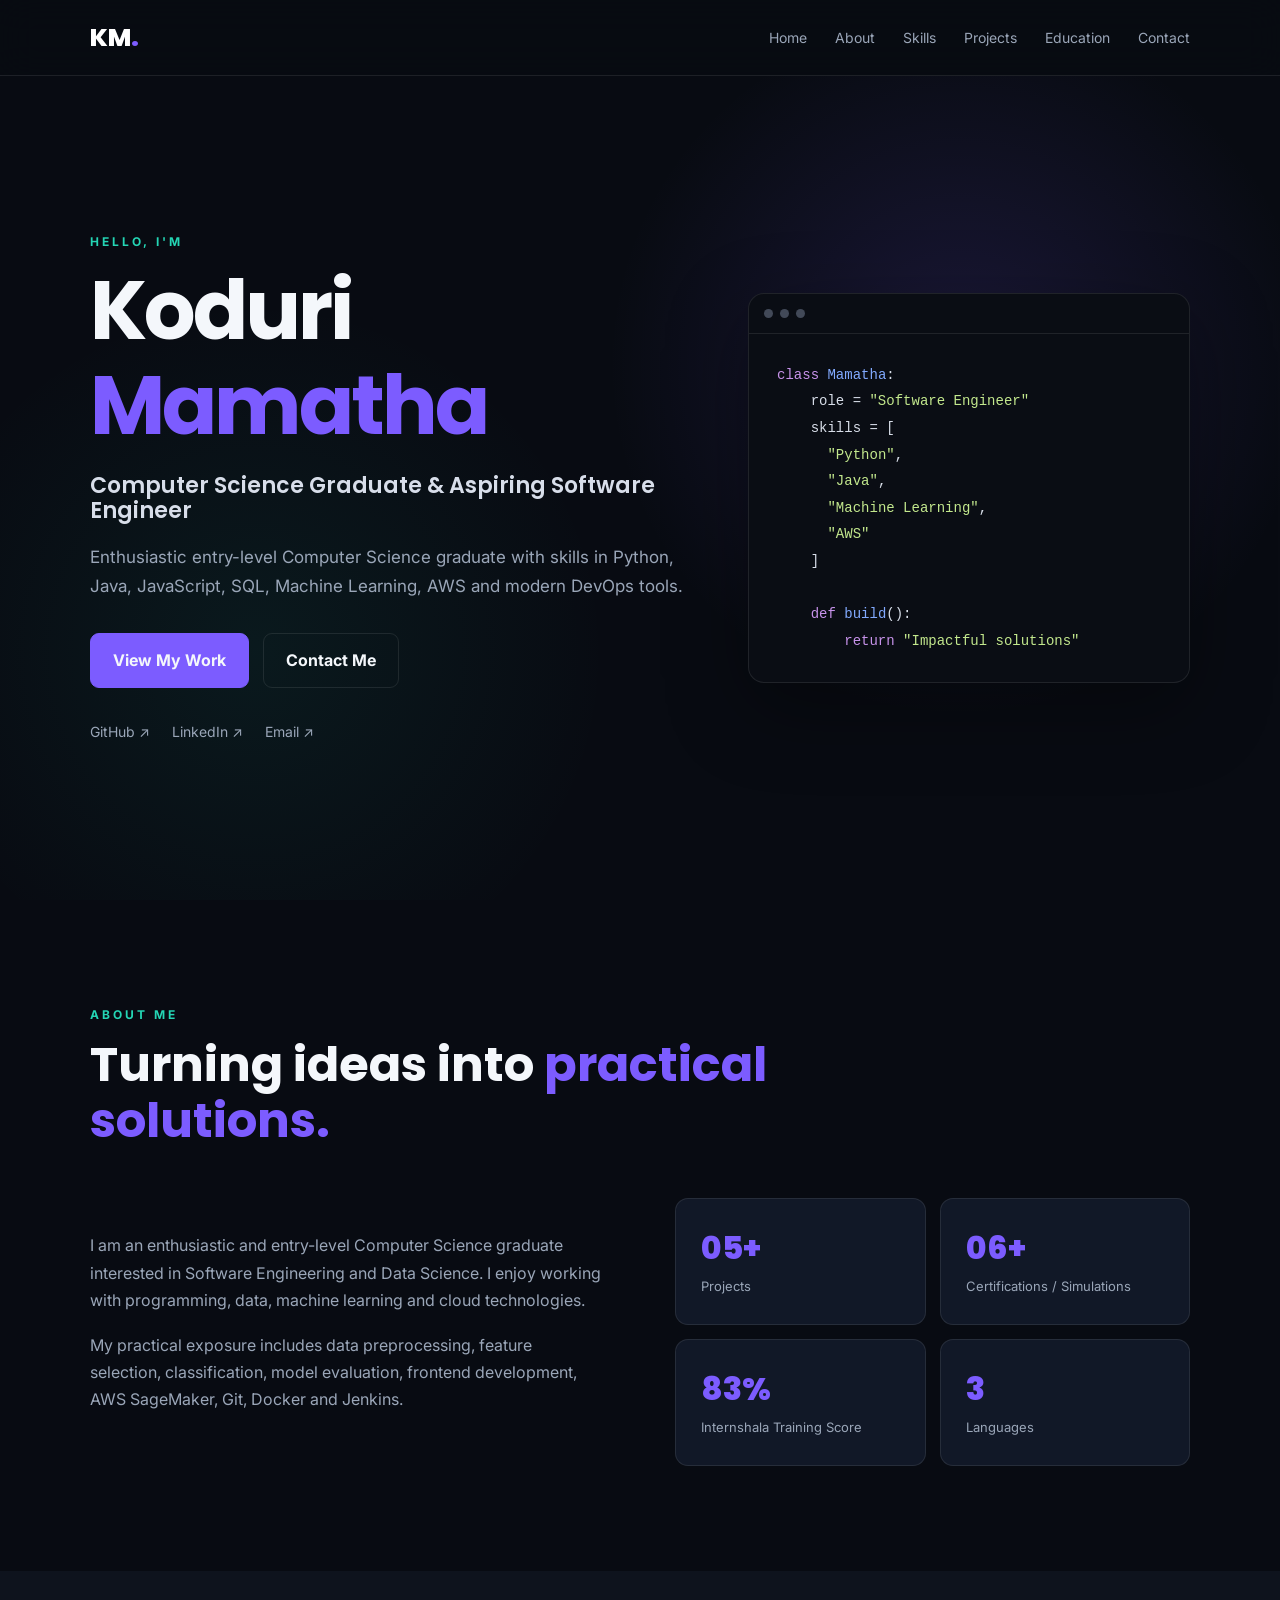
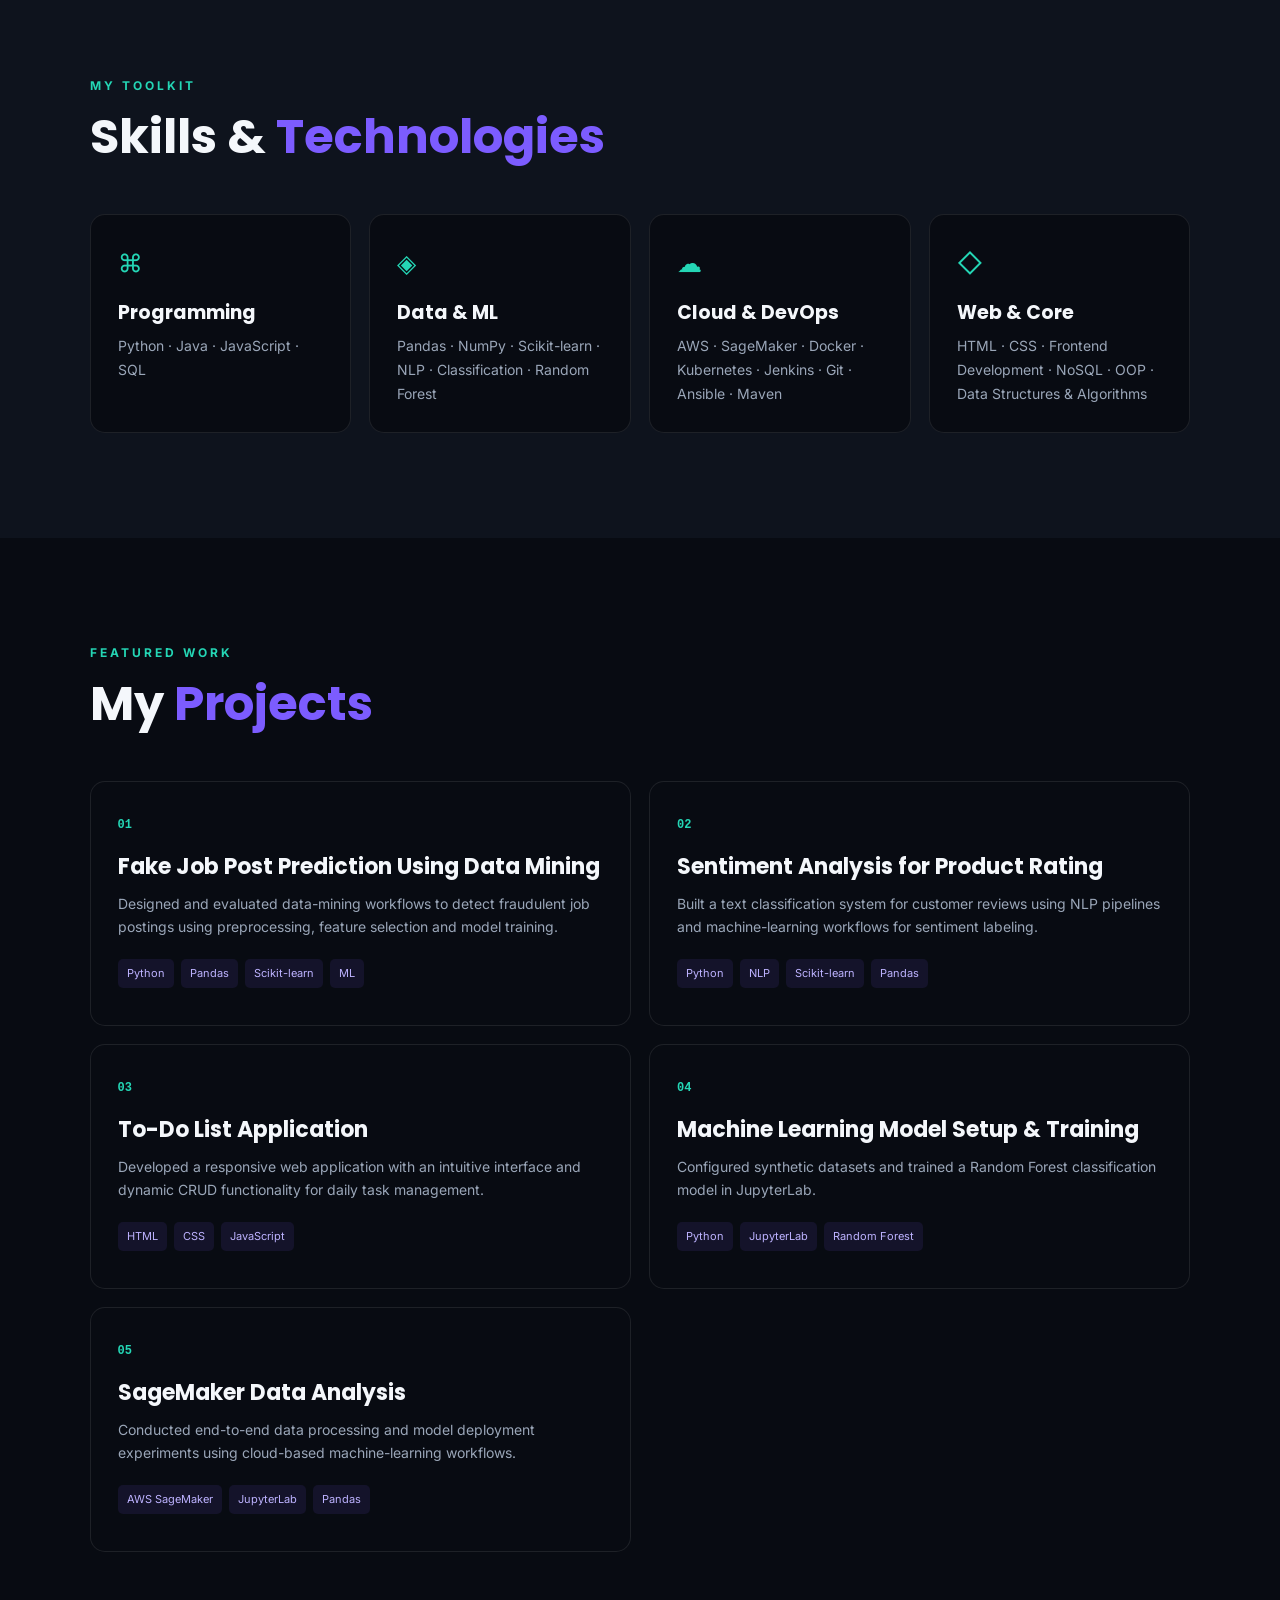
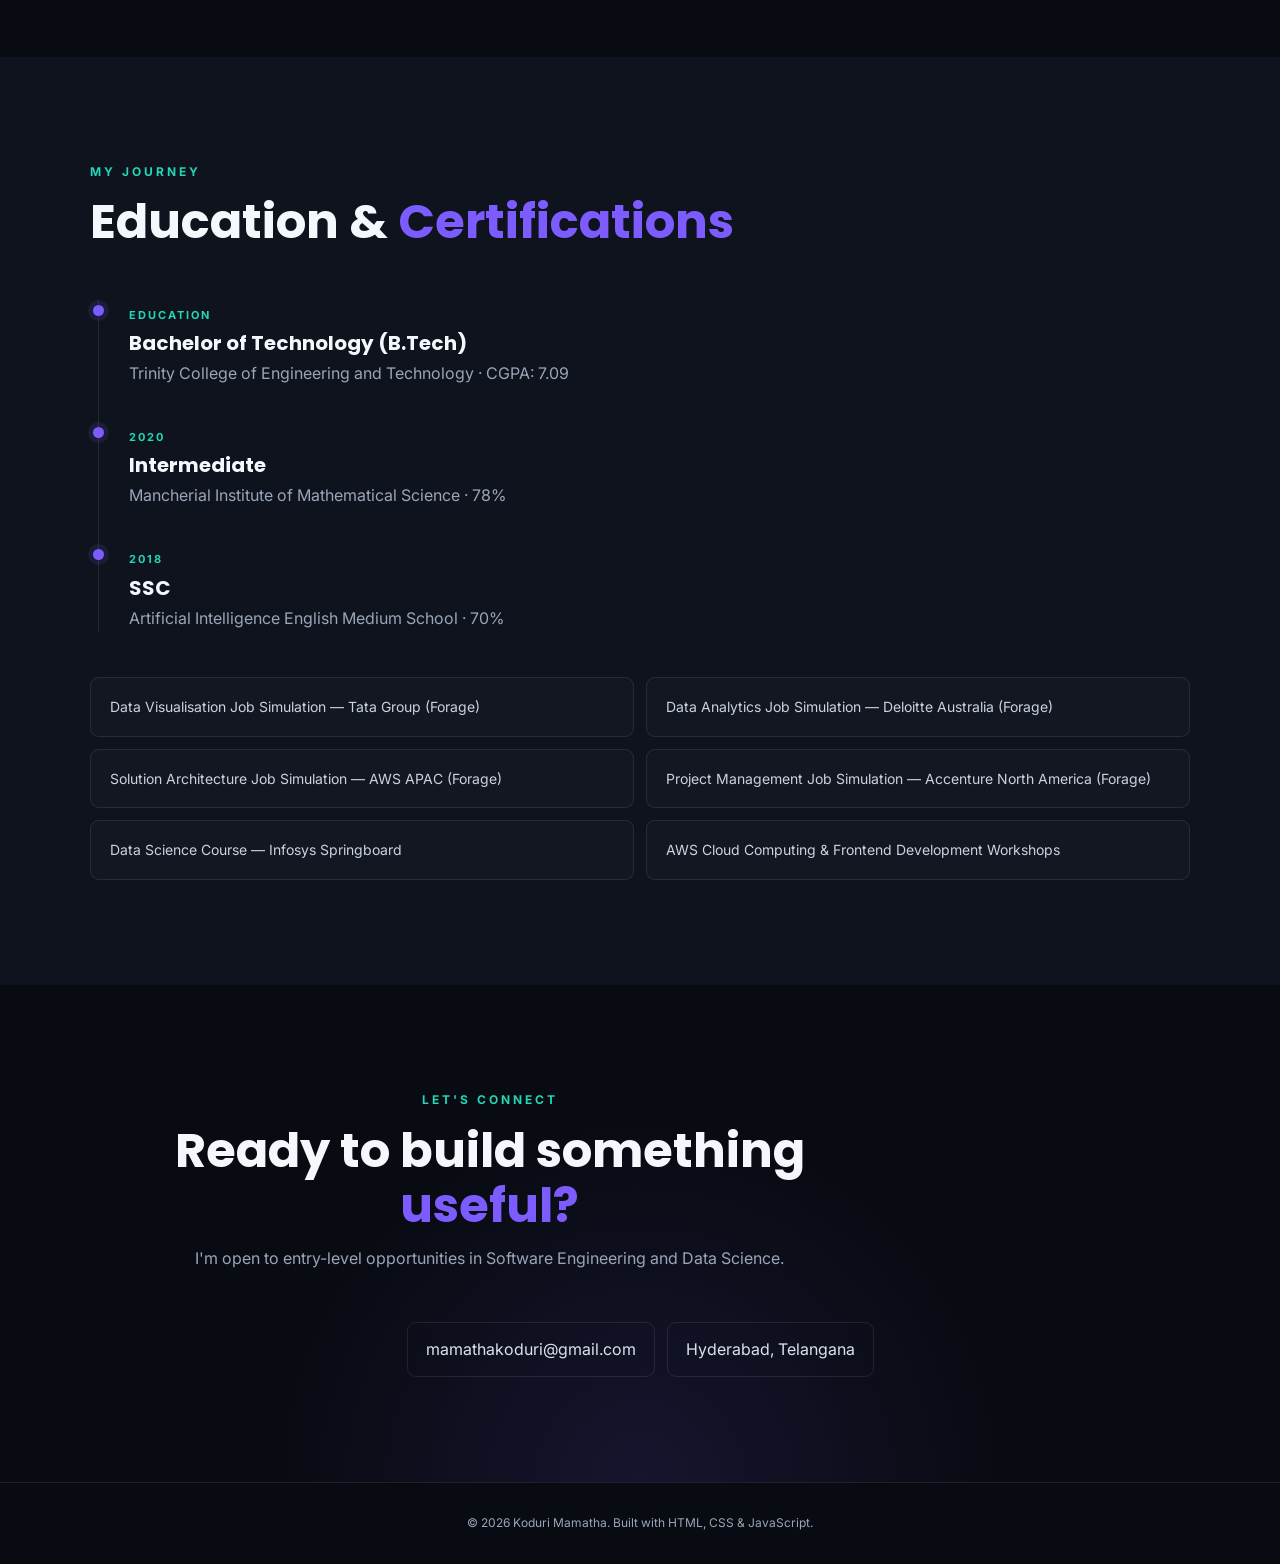
==== index.html1.html @ 4bac96a9 "Add files via upload" ====
<!DOCTYPE html>
<html lang="en">
<head>
  <meta charset="UTF-8">
  <meta name="viewport" content="width=device-width, initial-scale=1.0">
  <meta name="description" content="Portfolio of Koduri Mamatha - Computer Science Graduate">
  <title>Koduri Mamatha | Portfolio</title>
  <link rel="preconnect" href="https://fonts.googleapis.com">
  <link rel="preconnect" href="https://fonts.gstatic.com" crossorigin>
  <link href="https://fonts.googleapis.com/css2?family=Inter:wght@400;500;600;700;800&family=Poppins:wght@500;600;700;800&display=swap" rel="stylesheet">
  <link rel="stylesheet" href="style.css">
</head>
<body>
  <header class="header">
    <a href="#home" class="logo">KM<span>.</span></a>
    <button class="menu-btn" aria-label="Open menu">☰</button>
    <nav class="nav">
      <a href="#home">Home</a>
      <a href="#about">About</a>
      <a href="#skills">Skills</a>
      <a href="#projects">Projects</a>
      <a href="#education">Education</a>
      <a href="#contact">Contact</a>
    </nav>
  </header>

  <main>
    <section id="home" class="hero">
      <div class="hero-content">
        <p class="eyebrow">HELLO, I'M</p>
        <h1>Koduri <span>Mamatha</span></h1>
        <h2>Computer Science Graduate &amp; Aspiring Software Engineer</h2>
        <p class="hero-text">
          Enthusiastic entry-level Computer Science graduate with skills in Python, Java,
          JavaScript, SQL, Machine Learning, AWS and modern DevOps tools.
        </p>
        <div class="buttons">
          <a class="btn primary" href="#projects">View My Work</a>
          <a class="btn secondary" href="#contact">Contact Me</a>
        </div>
        <div class="socials">
          <a href="https://github.com/mamathakoduri" target="_blank" rel="noopener">GitHub ↗</a>
          <a href="https://linkedin.com/in/koduri-mamatha-b3685325b" target="_blank" rel="noopener">LinkedIn ↗</a>
          <a href="mailto:mamathakoduri@gmail.com">Email ↗</a>
        </div>
      </div>
      <div class="hero-card">
        <div class="code-window">
          <div class="dots"><i></i><i></i><i></i></div>
          <pre><span class="purple">class</span> <span class="blue">Mamatha</span>:
    role = <span class="green">"Software Engineer"</span>
    skills = [
      <span class="green">"Python"</span>,
      <span class="green">"Java"</span>,
      <span class="green">"Machine Learning"</span>,
      <span class="green">"AWS"</span>
    ]

    <span class="purple">def</span> <span class="blue">build</span>():
        <span class="purple">return</span> <span class="green">"Impactful solutions"</span></pre>
        </div>
      </div>
    </section>

    <section id="about" class="section">
      <div class="section-heading">
        <p class="eyebrow">ABOUT ME</p>
        <h2>Turning ideas into <span>practical solutions.</span></h2>
      </div>
      <div class="about-grid">
        <div>
          <p>
            I am an enthusiastic and entry-level Computer Science graduate interested in
            Software Engineering and Data Science. I enjoy working with programming,
            data, machine learning and cloud technologies.
          </p>
          <p>
            My practical exposure includes data preprocessing, feature selection,
            classification, model evaluation, frontend development, AWS SageMaker,
            Git, Docker and Jenkins.
          </p>
        </div>
        <div class="facts">
          <div><strong>05+</strong><span>Projects</span></div>
          <div><strong>06+</strong><span>Certifications / Simulations</span></div>
          <div><strong>83%</strong><span>Internshala Training Score</span></div>
          <div><strong>3</strong><span>Languages</span></div>
        </div>
      </div>
    </section>

    <section id="skills" class="section alt">
      <div class="section-heading">
        <p class="eyebrow">MY TOOLKIT</p>
        <h2>Skills &amp; <span>Technologies</span></h2>
      </div>
      <div class="skills-grid">
        <article class="skill-card"><div class="icon">⌘</div><h3>Programming</h3><p>Python · Java · JavaScript · SQL</p></article>
        <article class="skill-card"><div class="icon">◈</div><h3>Data &amp; ML</h3><p>Pandas · NumPy · Scikit-learn · NLP · Classification · Random Forest</p></article>
        <article class="skill-card"><div class="icon">☁</div><h3>Cloud &amp; DevOps</h3><p>AWS · SageMaker · Docker · Kubernetes · Jenkins · Git · Ansible · Maven</p></article>
        <article class="skill-card"><div class="icon">◇</div><h3>Web &amp; Core</h3><p>HTML · CSS · Frontend Development · NoSQL · OOP · Data Structures &amp; Algorithms</p></article>
      </div>
    </section>

    <section id="projects" class="section">
      <div class="section-heading">
        <p class="eyebrow">FEATURED WORK</p>
        <h2>My <span>Projects</span></h2>
      </div>
      <div class="projects-grid">
        <article class="project-card">
          <span class="project-number">01</span>
          <h3>Fake Job Post Prediction Using Data Mining</h3>
          <p>Designed and evaluated data-mining workflows to detect fraudulent job postings using preprocessing, feature selection and model training.</p>
          <div class="tags"><span>Python</span><span>Pandas</span><span>Scikit-learn</span><span>ML</span></div>
        </article>
        <article class="project-card">
          <span class="project-number">02</span>
          <h3>Sentiment Analysis for Product Rating</h3>
          <p>Built a text classification system for customer reviews using NLP pipelines and machine-learning workflows for sentiment labeling.</p>
          <div class="tags"><span>Python</span><span>NLP</span><span>Scikit-learn</span><span>Pandas</span></div>
        </article>
        <article class="project-card">
          <span class="project-number">03</span>
          <h3>To-Do List Application</h3>
          <p>Developed a responsive web application with an intuitive interface and dynamic CRUD functionality for daily task management.</p>
          <div class="tags"><span>HTML</span><span>CSS</span><span>JavaScript</span></div>
        </article>
        <article class="project-card">
          <span class="project-number">04</span>
          <h3>Machine Learning Model Setup &amp; Training</h3>
          <p>Configured synthetic datasets and trained a Random Forest classification model in JupyterLab.</p>
          <div class="tags"><span>Python</span><span>JupyterLab</span><span>Random Forest</span></div>
        </article>
        <article class="project-card">
          <span class="project-number">05</span>
          <h3>SageMaker Data Analysis</h3>
          <p>Conducted end-to-end data processing and model deployment experiments using cloud-based machine-learning workflows.</p>
          <div class="tags"><span>AWS SageMaker</span><span>JupyterLab</span><span>Pandas</span></div>
        </article>
      </div>
    </section>

    <section id="education" class="section alt">
      <div class="section-heading">
        <p class="eyebrow">MY JOURNEY</p>
        <h2>Education &amp; <span>Certifications</span></h2>
      </div>
      <div class="timeline">
        <div class="timeline-item">
          <span class="dot"></span>
          <div><small>EDUCATION</small><h3>Bachelor of Technology (B.Tech)</h3><p>Trinity College of Engineering and Technology · CGPA: 7.09</p></div>
        </div>
        <div class="timeline-item">
          <span class="dot"></span>
          <div><small>2020</small><h3>Intermediate</h3><p>Mancherial Institute of Mathematical Science · 78%</p></div>
        </div>
        <div class="timeline-item">
          <span class="dot"></span>
          <div><small>2018</small><h3>SSC</h3><p>Artificial Intelligence English Medium School · 70%</p></div>
        </div>
      </div>
      <div class="certs">
        <div>Data Visualisation Job Simulation — Tata Group (Forage)</div>
        <div>Data Analytics Job Simulation — Deloitte Australia (Forage)</div>
        <div>Solution Architecture Job Simulation — AWS APAC (Forage)</div>
        <div>Project Management Job Simulation — Accenture North America (Forage)</div>
        <div>Data Science Course — Infosys Springboard</div>
        <div>AWS Cloud Computing &amp; Frontend Development Workshops</div>
      </div>
    </section>

    <section id="contact" class="section contact">
      <div class="section-heading">
        <p class="eyebrow">LET'S CONNECT</p>
        <h2>Ready to build something <span>useful?</span></h2>
        <p>I'm open to entry-level opportunities in Software Engineering and Data Science.</p>
      </div>
      <div class="contact-box">
        <a href="mailto:mamathakoduri@gmail.com">mamathakoduri@gmail.com</a>
        <span>Hyderabad, Telangana</span>
      </div>
    </section>
  </main>

  <footer>
    <p>© 2026 Koduri Mamatha. Built with HTML, CSS &amp; JavaScript.</p>
  </footer>
  <script src="script.js"></script>
</body>
</html>
---- style.css ----
*{box-sizing:border-box;margin:0;padding:0}
:root{--bg:#080b12;--surface:#0e131d;--surface2:#111827;--text:#f4f7fb;--muted:#9aa6b8;--accent:#7c5cff;--accent2:#24d6b5;--border:rgba(255,255,255,.09)}
html{scroll-behavior:smooth}
body{font-family:Inter,Arial,sans-serif;background:var(--bg);color:var(--text);line-height:1.7}
a{color:inherit;text-decoration:none}
.header{height:76px;display:flex;align-items:center;justify-content:space-between;padding:0 7%;position:sticky;top:0;z-index:10;background:rgba(8,11,18,.82);backdrop-filter:blur(18px);border-bottom:1px solid var(--border)}
.logo{font:800 25px Poppins;color:#fff}.logo span{color:var(--accent)}
.nav{display:flex;gap:28px}.nav a{font-size:14px;color:var(--muted);transition:.25s}.nav a:hover{color:#fff}
.menu-btn{display:none;background:none;border:0;color:#fff;font-size:25px}
.hero{min-height:calc(100vh - 76px);padding:90px 7%;display:grid;grid-template-columns:1.15fr .85fr;align-items:center;gap:60px;background:radial-gradient(circle at 75% 35%,rgba(124,92,255,.16),transparent 32%),radial-gradient(circle at 20% 70%,rgba(36,214,181,.07),transparent 30%)}
.eyebrow{color:var(--accent2);font-weight:700;font-size:12px;letter-spacing:3px;margin-bottom:12px}
h1,h2,h3{font-family:Poppins,sans-serif;line-height:1.15}
h1{font-size:clamp(46px,7vw,82px);letter-spacing:-3px}
h1 span,h2 span{color:var(--accent)}
.hero h2{font-size:22px;margin:20px 0;color:#d8deea;font-weight:600}
.hero-text{max-width:650px;color:var(--muted);font-size:17px}
.buttons{display:flex;gap:14px;margin:32px 0}
.btn{padding:13px 22px;border-radius:9px;font-weight:700;border:1px solid var(--border);transition:.25s}
.btn.primary{background:var(--accent);border-color:var(--accent)}.btn.primary:hover{transform:translateY(-2px)}
.btn.secondary:hover{background:var(--surface2)}
.socials{display:flex;gap:22px;color:var(--muted);font-size:14px}.socials a:hover{color:#fff}
.code-window{background:#0a0d14;border:1px solid var(--border);border-radius:16px;box-shadow:0 25px 80px rgba(0,0,0,.35);overflow:hidden}
.dots{display:flex;gap:7px;padding:15px;border-bottom:1px solid var(--border)}.dots i{width:9px;height:9px;border-radius:50%;background:#424958}
pre{padding:28px;font:14px/1.9 ui-monospace,SFMono-Regular,Consolas,monospace;color:#d8dee9;overflow:auto}.purple{color:#c792ea}.blue{color:#82aaff}.green{color:#c3e88d}
.section{padding:105px 7%}.alt{background:var(--surface)}
.section-heading{max-width:800px;margin-bottom:50px}.section-heading h2{font-size:clamp(32px,4vw,48px);margin-bottom:12px}.section-heading>p:last-child{color:var(--muted)}
.about-grid{display:grid;grid-template-columns:1fr 1fr;gap:70px;align-items:center}.about-grid p{color:var(--muted);margin-bottom:18px}
.facts{display:grid;grid-template-columns:1fr 1fr;gap:14px}.facts div{background:var(--surface2);border:1px solid var(--border);border-radius:13px;padding:25px}.facts strong{display:block;font:800 32px Poppins;color:var(--accent)}.facts span{color:var(--muted);font-size:13px}
.skills-grid{display:grid;grid-template-columns:repeat(4,1fr);gap:18px}.skill-card,.project-card{background:var(--bg);border:1px solid var(--border);border-radius:15px;padding:27px;transition:.25s}.skill-card:hover,.project-card:hover{transform:translateY(-5px);border-color:rgba(124,92,255,.45)}
.icon{font-size:25px;color:var(--accent2);margin-bottom:18px}.skill-card h3{font-size:19px;margin-bottom:10px}.skill-card p{color:var(--muted);font-size:14px}
.projects-grid{display:grid;grid-template-columns:repeat(2,1fr);gap:18px}.project-card{position:relative;min-height:245px}.project-number{color:var(--accent2);font:700 12px monospace}.project-card h3{font-size:22px;margin:18px 0 12px}.project-card p{color:var(--muted);font-size:14px}.tags{display:flex;flex-wrap:wrap;gap:7px;margin-top:20px}.tags span{padding:5px 9px;background:rgba(124,92,255,.1);color:#bdb2ff;border-radius:5px;font-size:11px}
.timeline{border-left:1px solid var(--border);margin-left:8px;padding-left:30px}.timeline-item{position:relative;margin-bottom:35px}.dot{position:absolute;left:-36px;top:5px;width:11px;height:11px;background:var(--accent);border-radius:50%;box-shadow:0 0 0 5px rgba(124,92,255,.12)}.timeline small{color:var(--accent2);font-size:11px;font-weight:700;letter-spacing:2px}.timeline h3{margin:5px 0;font-size:20px}.timeline p{color:var(--muted)}
.certs{display:grid;grid-template-columns:repeat(2,1fr);gap:12px;margin-top:45px}.certs div{padding:17px 19px;border:1px solid var(--border);border-radius:9px;color:#cbd3df;font-size:14px;background:rgba(255,255,255,.02)}
.contact{text-align:center;background:radial-gradient(circle at 50% 100%,rgba(124,92,255,.12),transparent 45%)}
.contact-box{max-width:750px;margin:35px auto 0;display:flex;justify-content:center;flex-wrap:wrap;gap:12px}.contact-box>*{padding:13px 18px;border:1px solid var(--border);border-radius:9px;color:#dbe2ec}.contact-box a:hover{border-color:var(--accent);color:#fff}
footer{padding:30px 7%;border-top:1px solid var(--border);color:var(--muted);font-size:12px;text-align:center}
@media(max-width:900px){.hero{grid-template-columns:1fr;padding-top:70px}.hero-card{display:none}.skills-grid{grid-template-columns:1fr 1fr}.about-grid{grid-template-columns:1fr}.projects-grid{grid-template-columns:1fr}}
@media(max-width:650px){.header{padding:0 5%}.menu-btn{display:block}.nav{display:none;position:absolute;top:76px;left:0;right:0;padding:20px 7%;background:var(--surface);flex-direction:column;gap:18px;border-bottom:1px solid var(--border)}.nav.open{display:flex}.section{padding:75px 5%}.hero{padding:65px 5%;min-height:auto}.skills-grid,.certs{grid-template-columns:1fr}.buttons{flex-wrap:wrap}.socials{flex-wrap:wrap}h1{letter-spacing:-2px}}
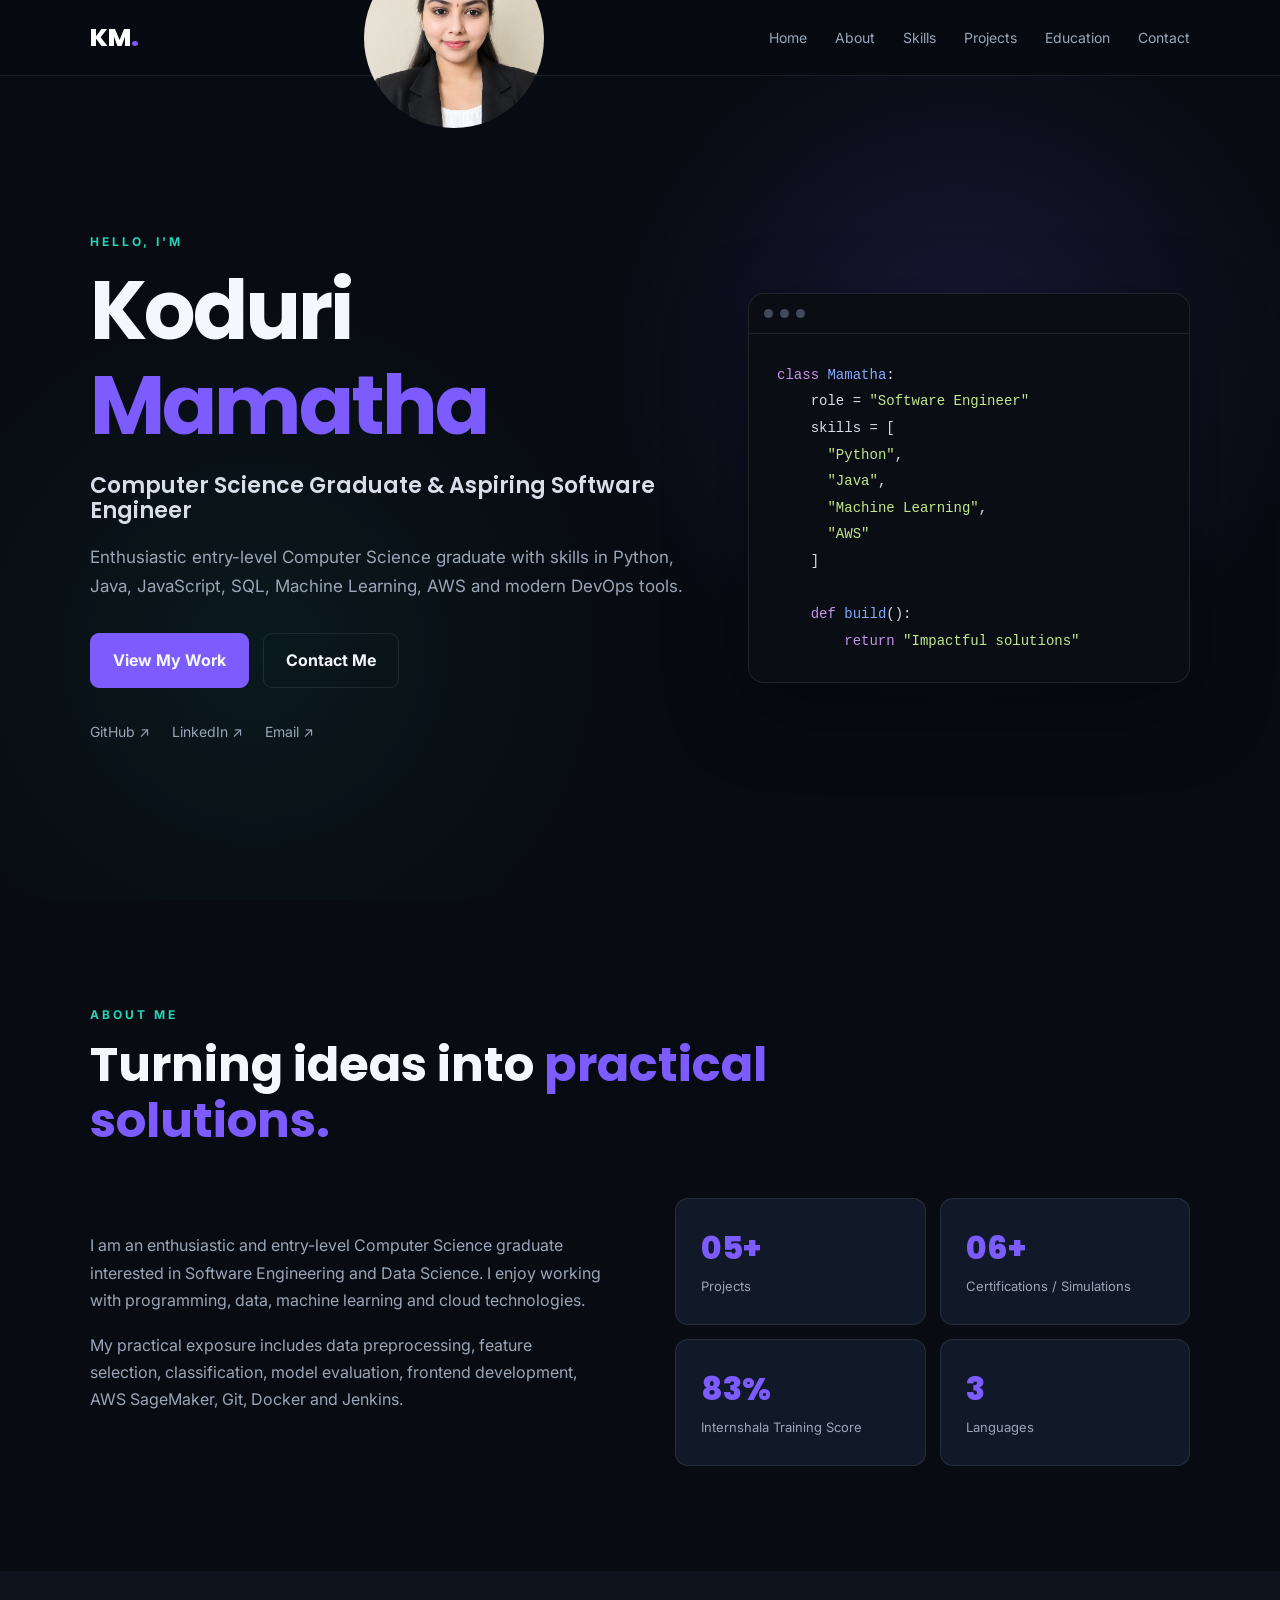
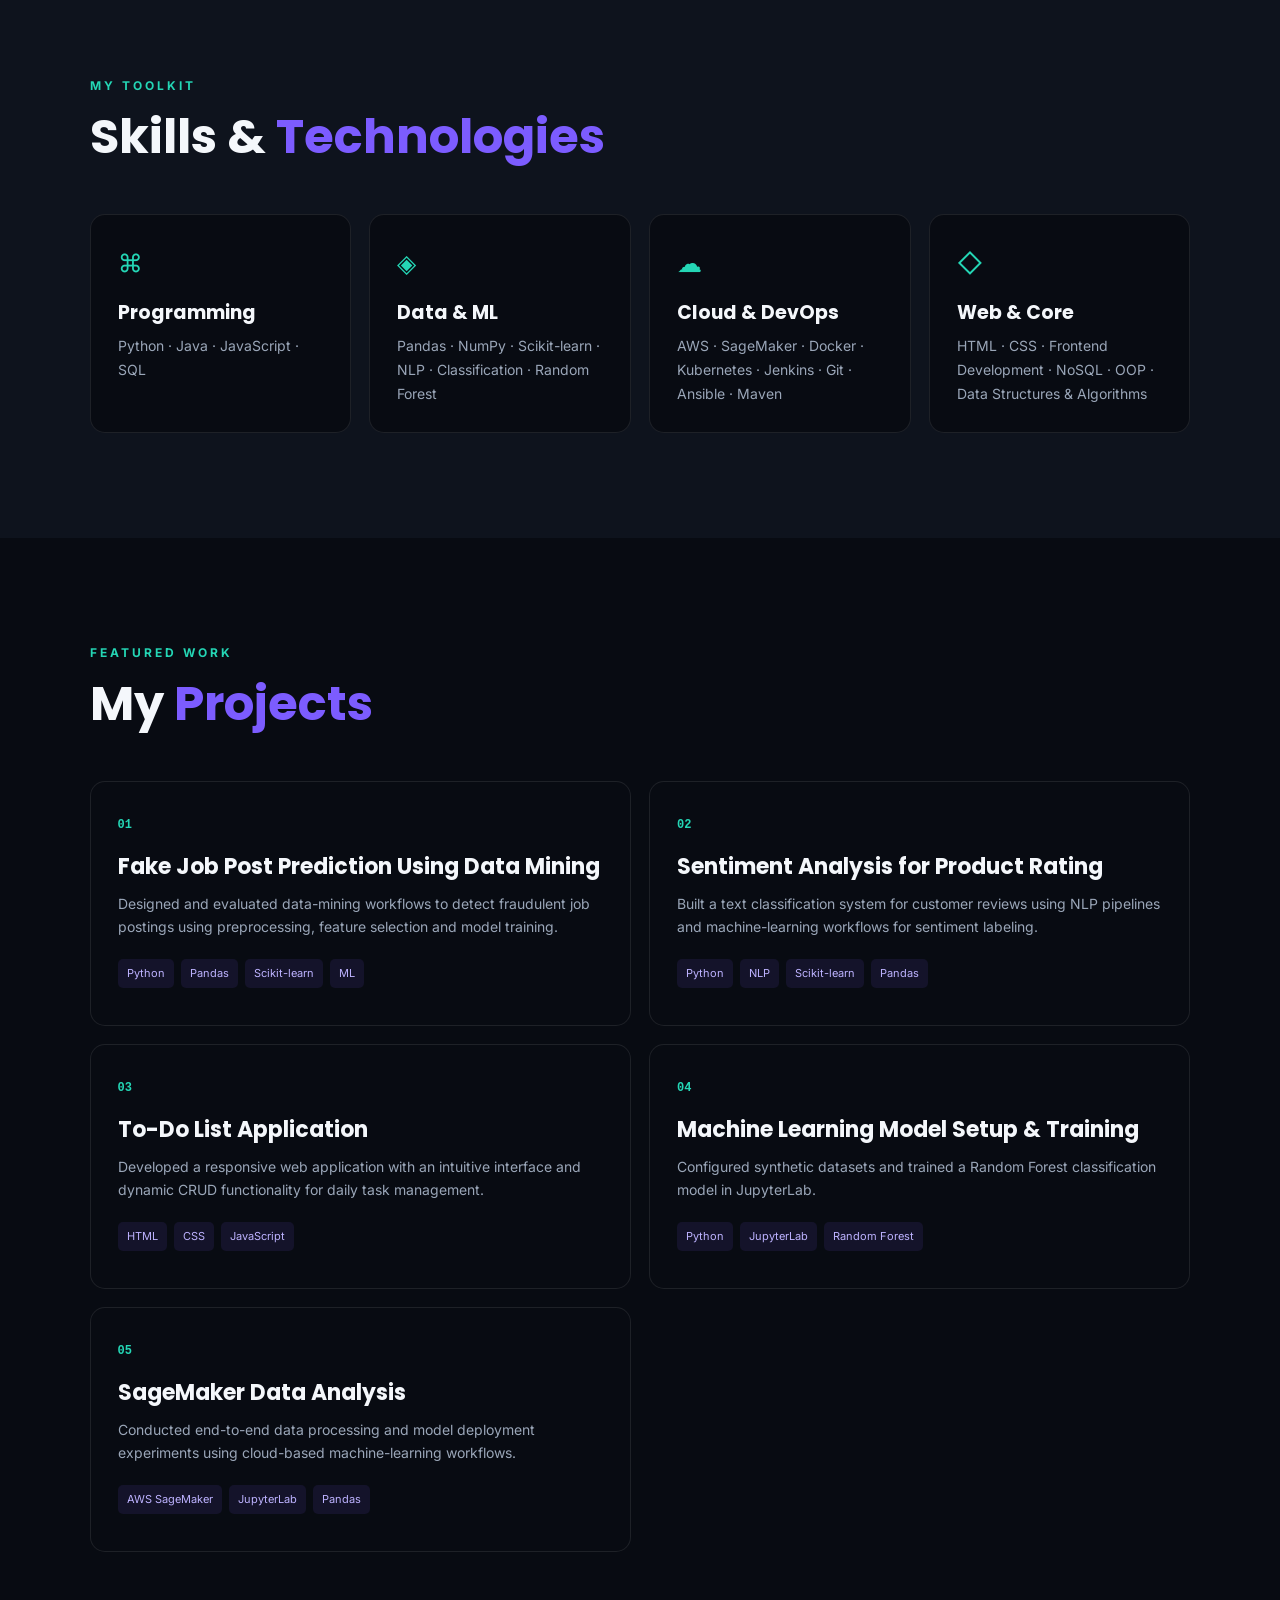
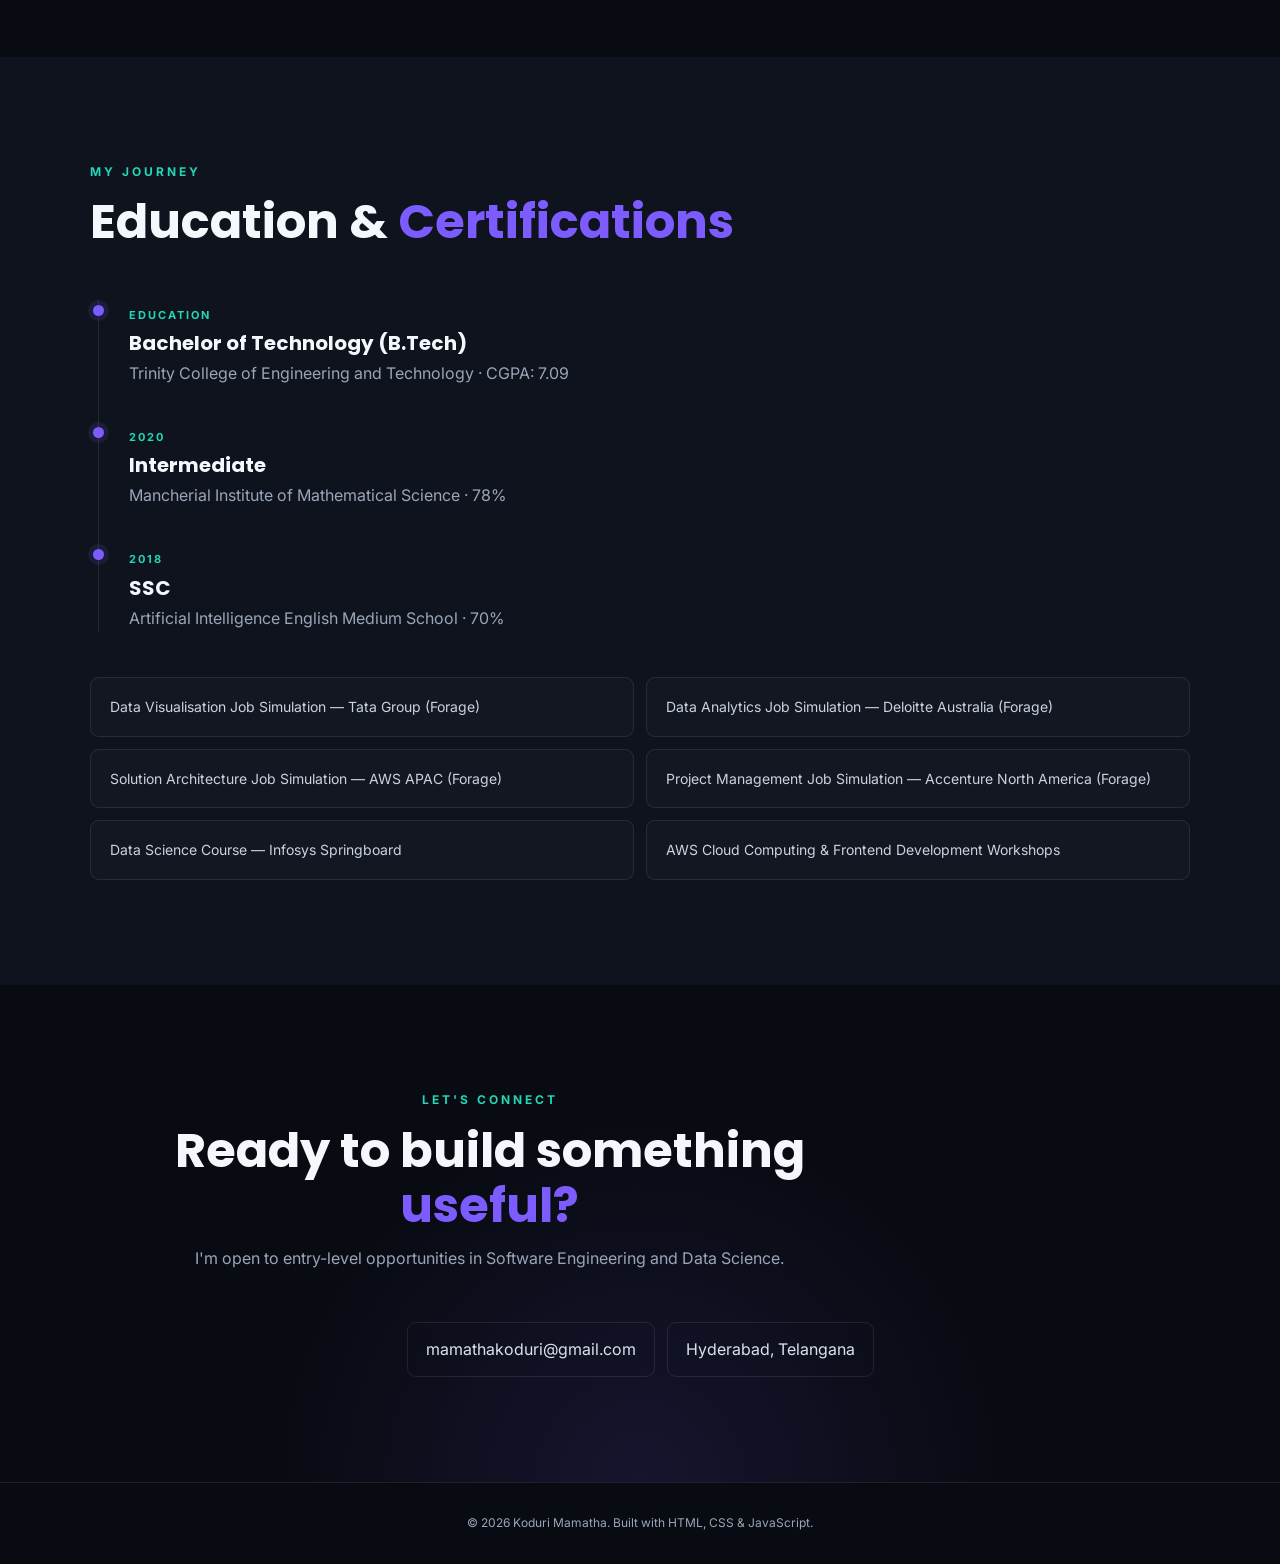
==== commit a307c6e7: "Update index.html1.html" ====
--- a/index.html1.html
+++ b/index.html1.html
@@ -13,6 +13,7 @@
 <body>
   <header class="header">
     <a href="#home" class="logo">KM<span>.</span></a>
+    <img src="Profile.png" alt="Koduri Mamatha" class="Profile-photo">
     <button class="menu-btn" aria-label="Open menu">☰</button>
     <nav class="nav">
       <a href="#home">Home</a>
@@ -188,4 +189,4 @@
   </footer>
   <script src="script.js"></script>
 </body>
-</html>+</html>
--- a/style.css
+++ b/style.css
@@ -36,3 +36,9 @@
 footer{padding:30px 7%;border-top:1px solid var(--border);color:var(--muted);font-size:12px;text-align:center}
 @media(max-width:900px){.hero{grid-template-columns:1fr;padding-top:70px}.hero-card{display:none}.skills-grid{grid-template-columns:1fr 1fr}.about-grid{grid-template-columns:1fr}.projects-grid{grid-template-columns:1fr}}
 @media(max-width:650px){.header{padding:0 5%}.menu-btn{display:block}.nav{display:none;position:absolute;top:76px;left:0;right:0;padding:20px 7%;background:var(--surface);flex-direction:column;gap:18px;border-bottom:1px solid var(--border)}.nav.open{display:flex}.section{padding:75px 5%}.hero{padding:65px 5%;min-height:auto}.skills-grid,.certs{grid-template-columns:1fr}.buttons{flex-wrap:wrap}.socials{flex-wrap:wrap}h1{letter-spacing:-2px}}
+.Profile-photo {
+    width: 180px;
+    height: 180px;
+    border-radius: 50%;
+    object-fit: cover;
+}
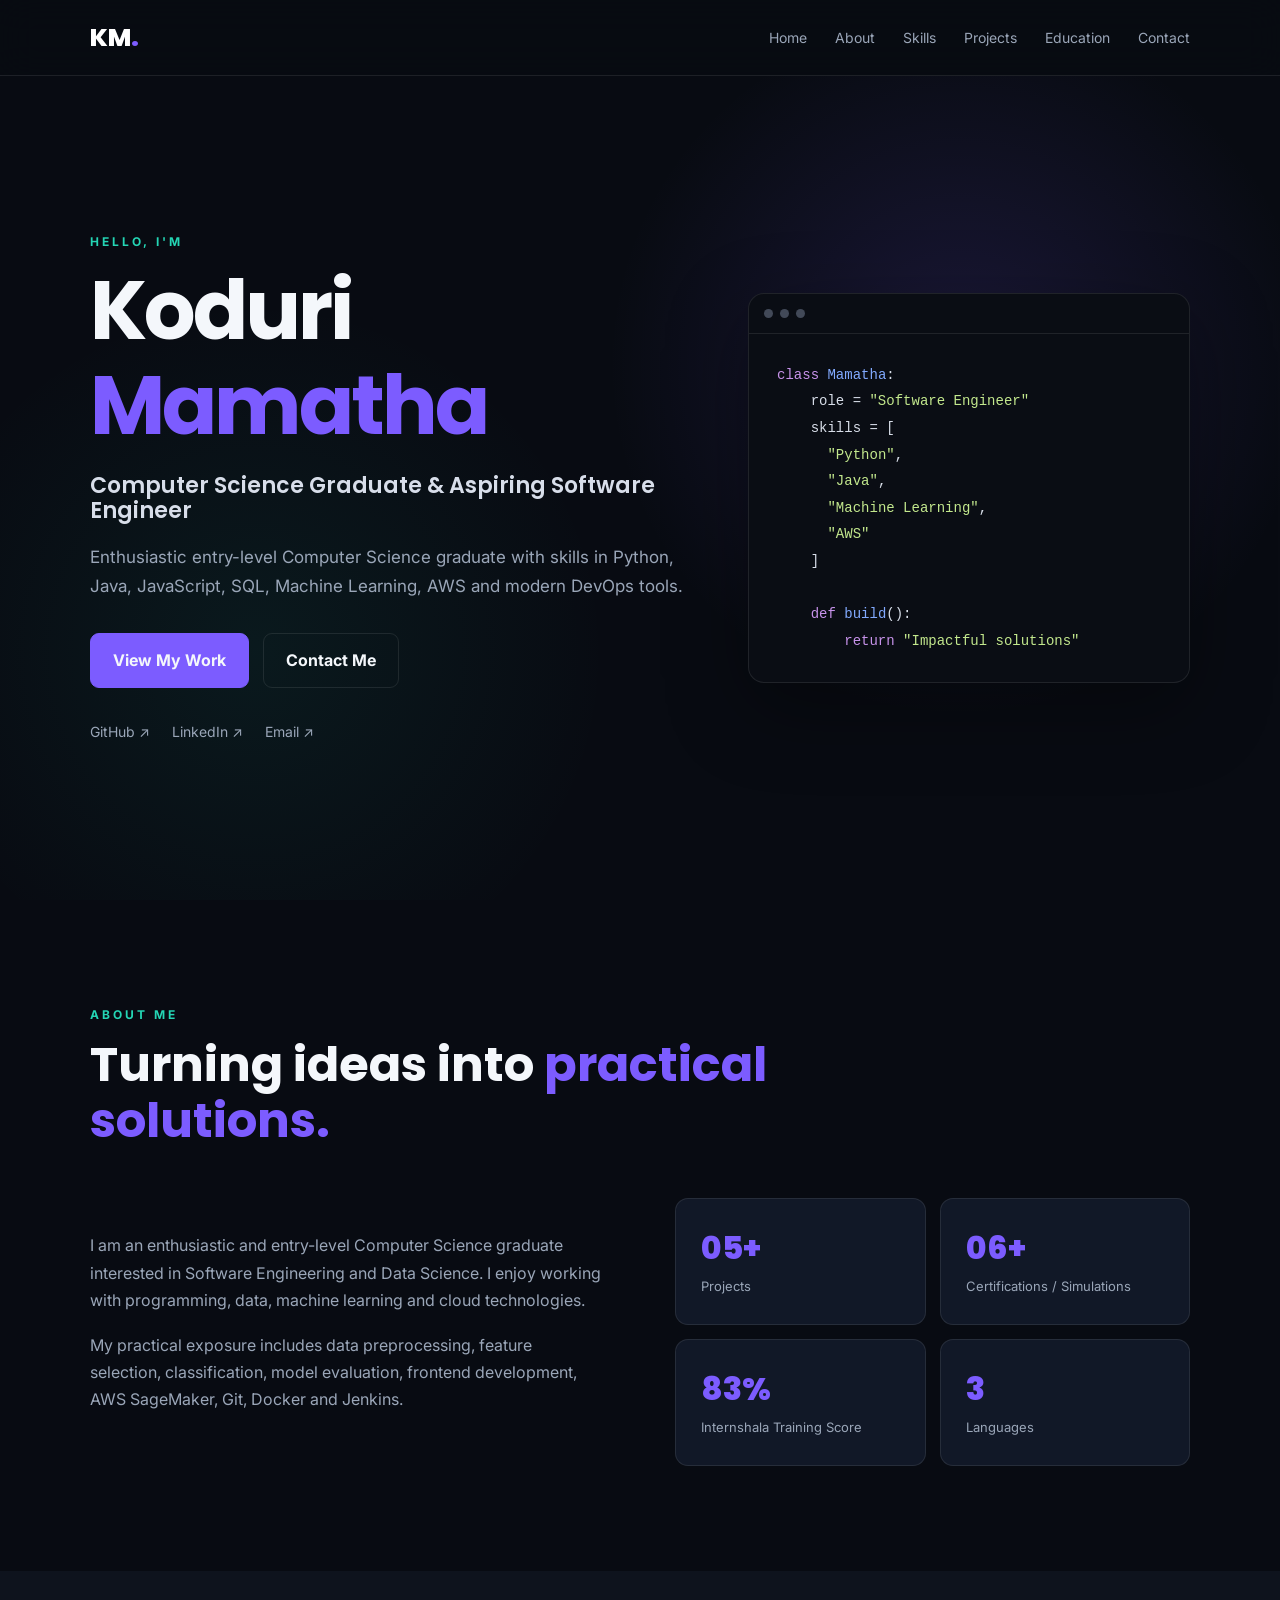
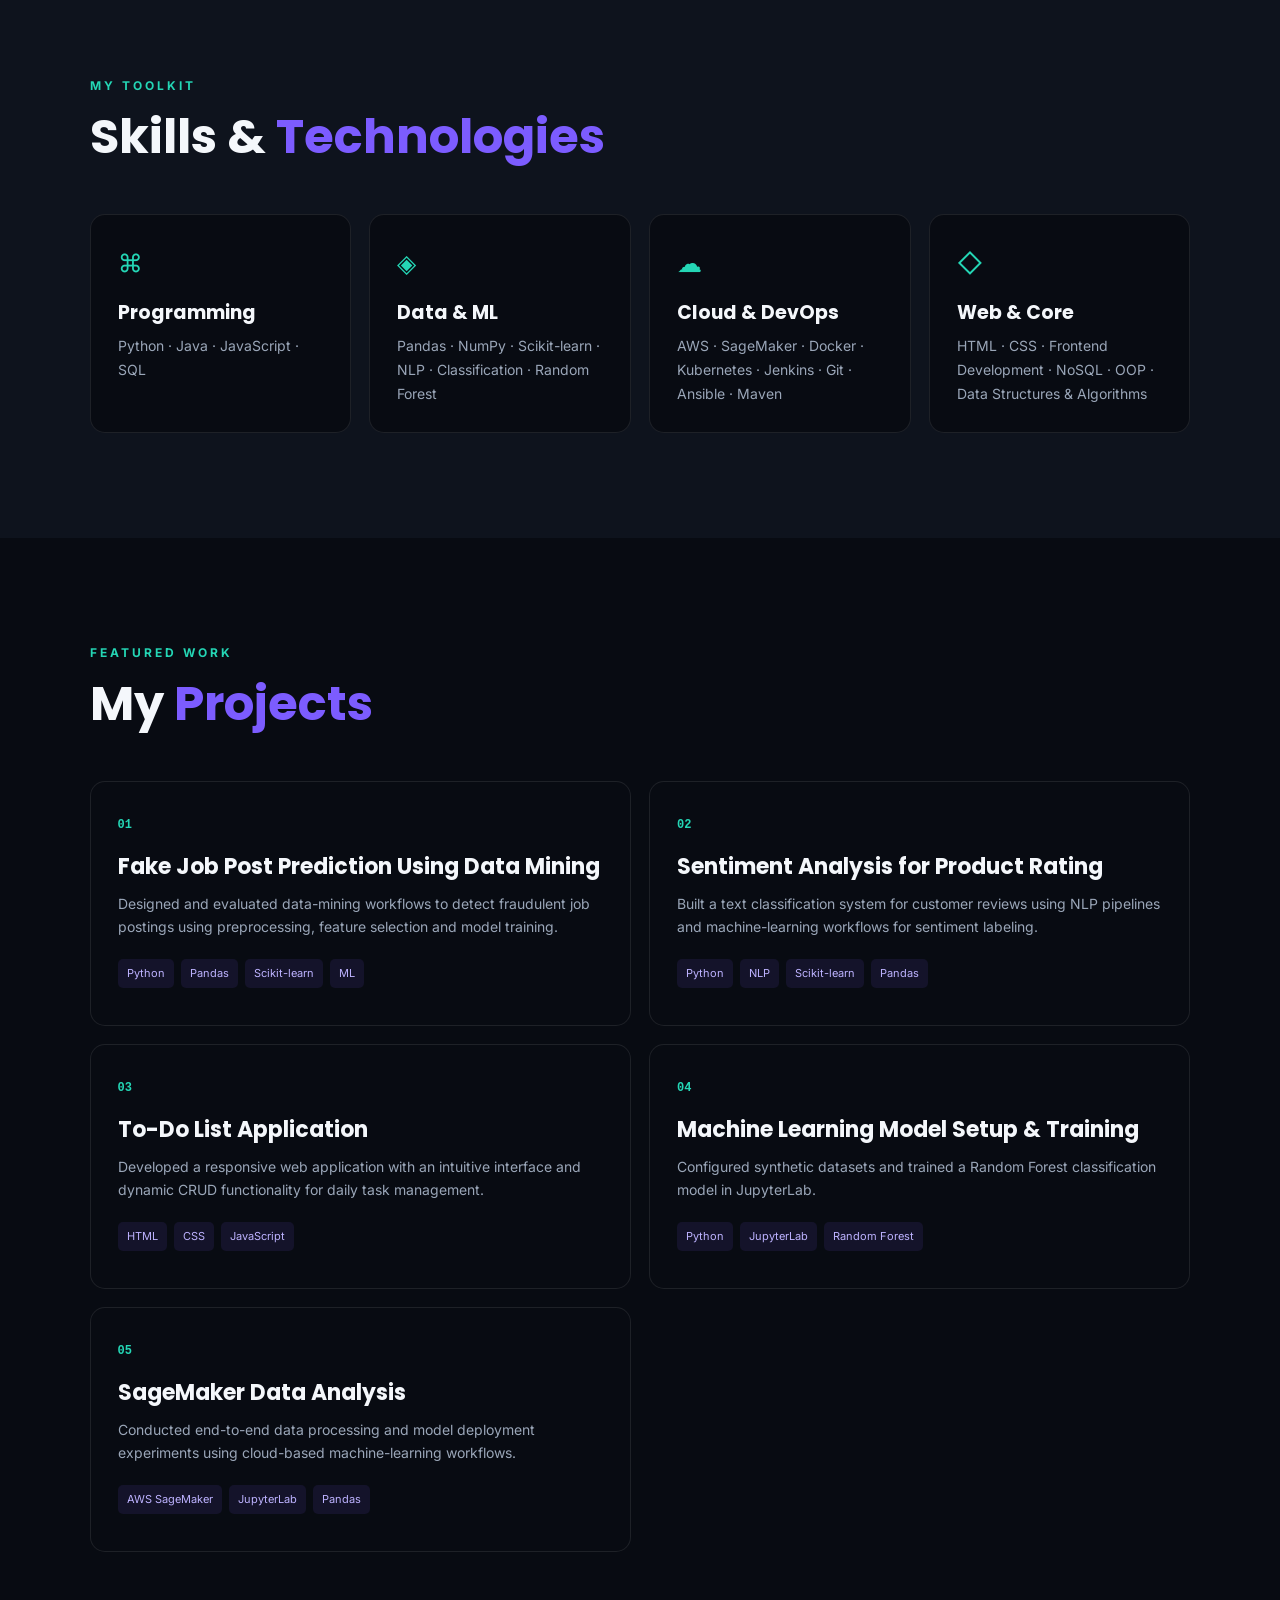
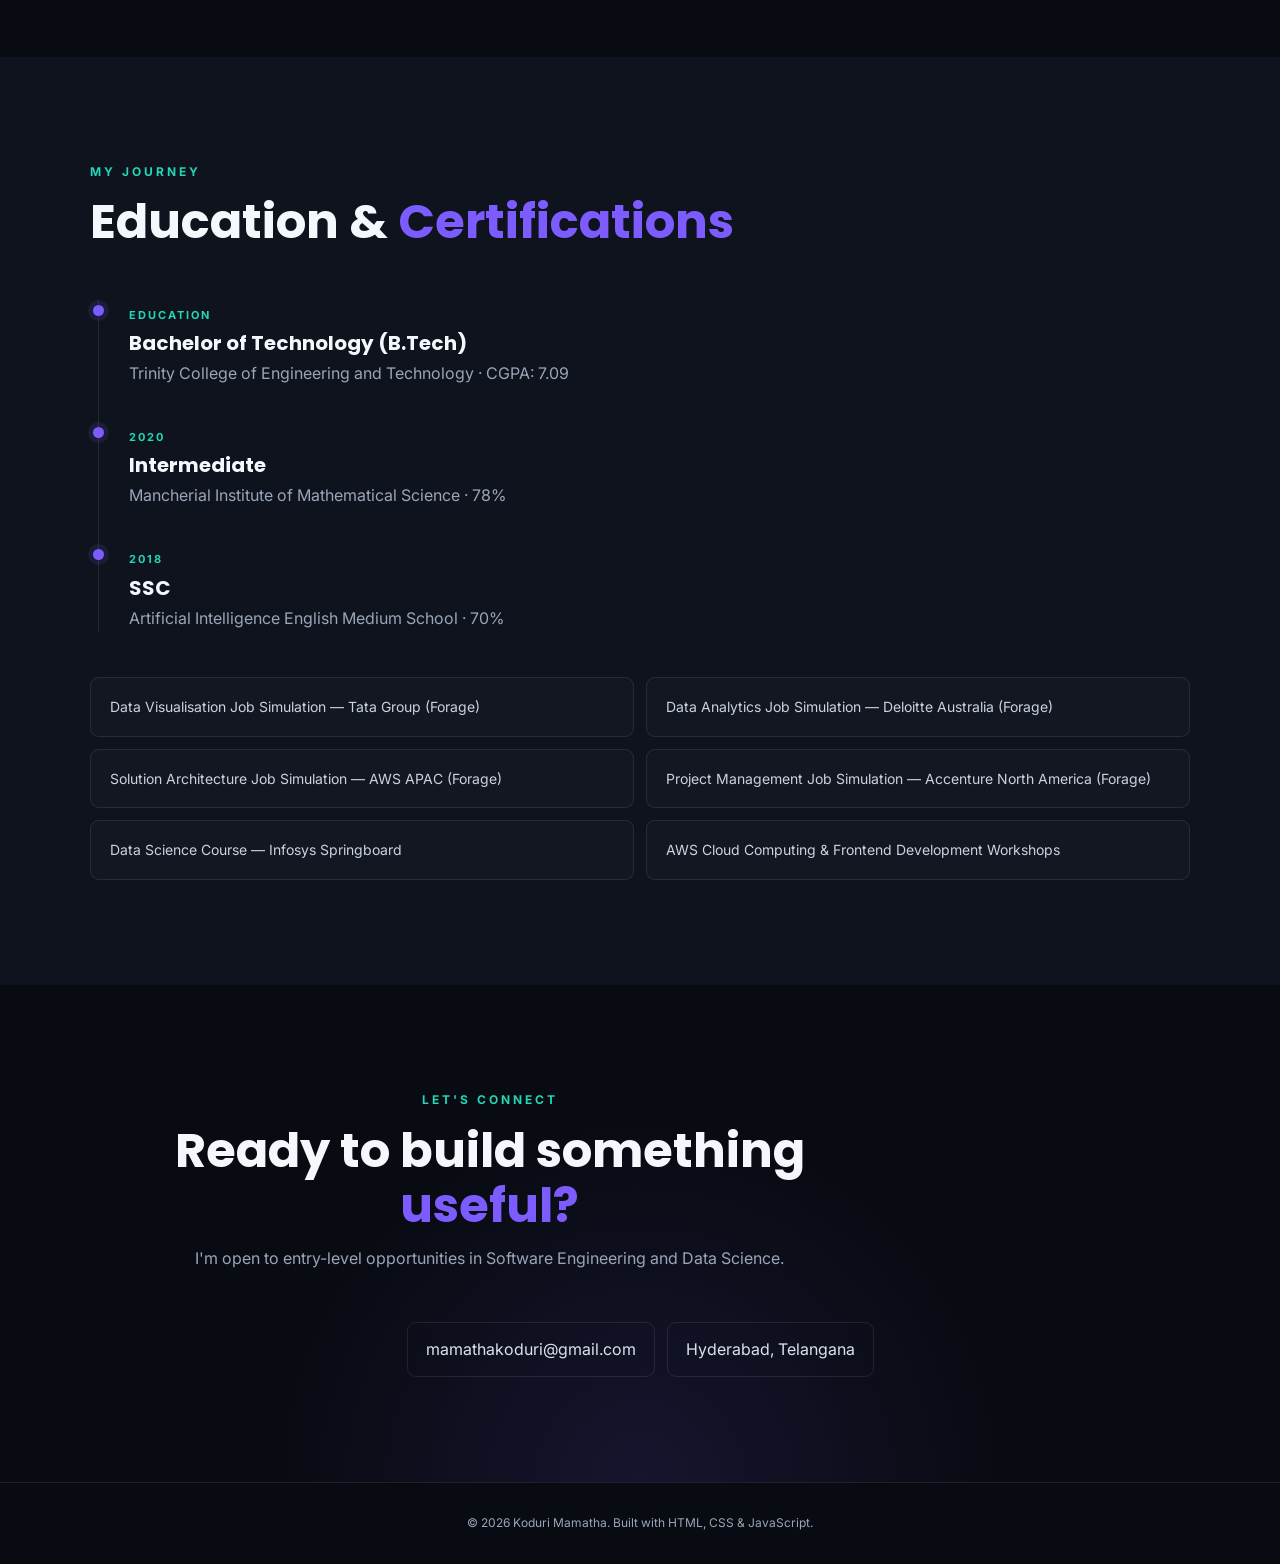
==== commit 7b6b5500: "Remove profile image from header Removed profile image from header in index.html1.html" ====
--- a/index.html1.html
+++ b/index.html1.html
@@ -13,7 +13,6 @@
 <body>
   <header class="header">
     <a href="#home" class="logo">KM<span>.</span></a>
-    <img src="Profile.png" alt="Koduri Mamatha" class="Profile-photo">
     <button class="menu-btn" aria-label="Open menu">☰</button>
     <nav class="nav">
       <a href="#home">Home</a>
--- a/style.css
+++ b/style.css
@@ -36,9 +36,4 @@
 footer{padding:30px 7%;border-top:1px solid var(--border);color:var(--muted);font-size:12px;text-align:center}
 @media(max-width:900px){.hero{grid-template-columns:1fr;padding-top:70px}.hero-card{display:none}.skills-grid{grid-template-columns:1fr 1fr}.about-grid{grid-template-columns:1fr}.projects-grid{grid-template-columns:1fr}}
 @media(max-width:650px){.header{padding:0 5%}.menu-btn{display:block}.nav{display:none;position:absolute;top:76px;left:0;right:0;padding:20px 7%;background:var(--surface);flex-direction:column;gap:18px;border-bottom:1px solid var(--border)}.nav.open{display:flex}.section{padding:75px 5%}.hero{padding:65px 5%;min-height:auto}.skills-grid,.certs{grid-template-columns:1fr}.buttons{flex-wrap:wrap}.socials{flex-wrap:wrap}h1{letter-spacing:-2px}}
-.Profile-photo {
-    width: 180px;
-    height: 180px;
-    border-radius: 50%;
-    object-fit: cover;
-}
+.Profile-photo {.width: 180px;height: 180px;border-radius: 50%;object-fit: cover;}
